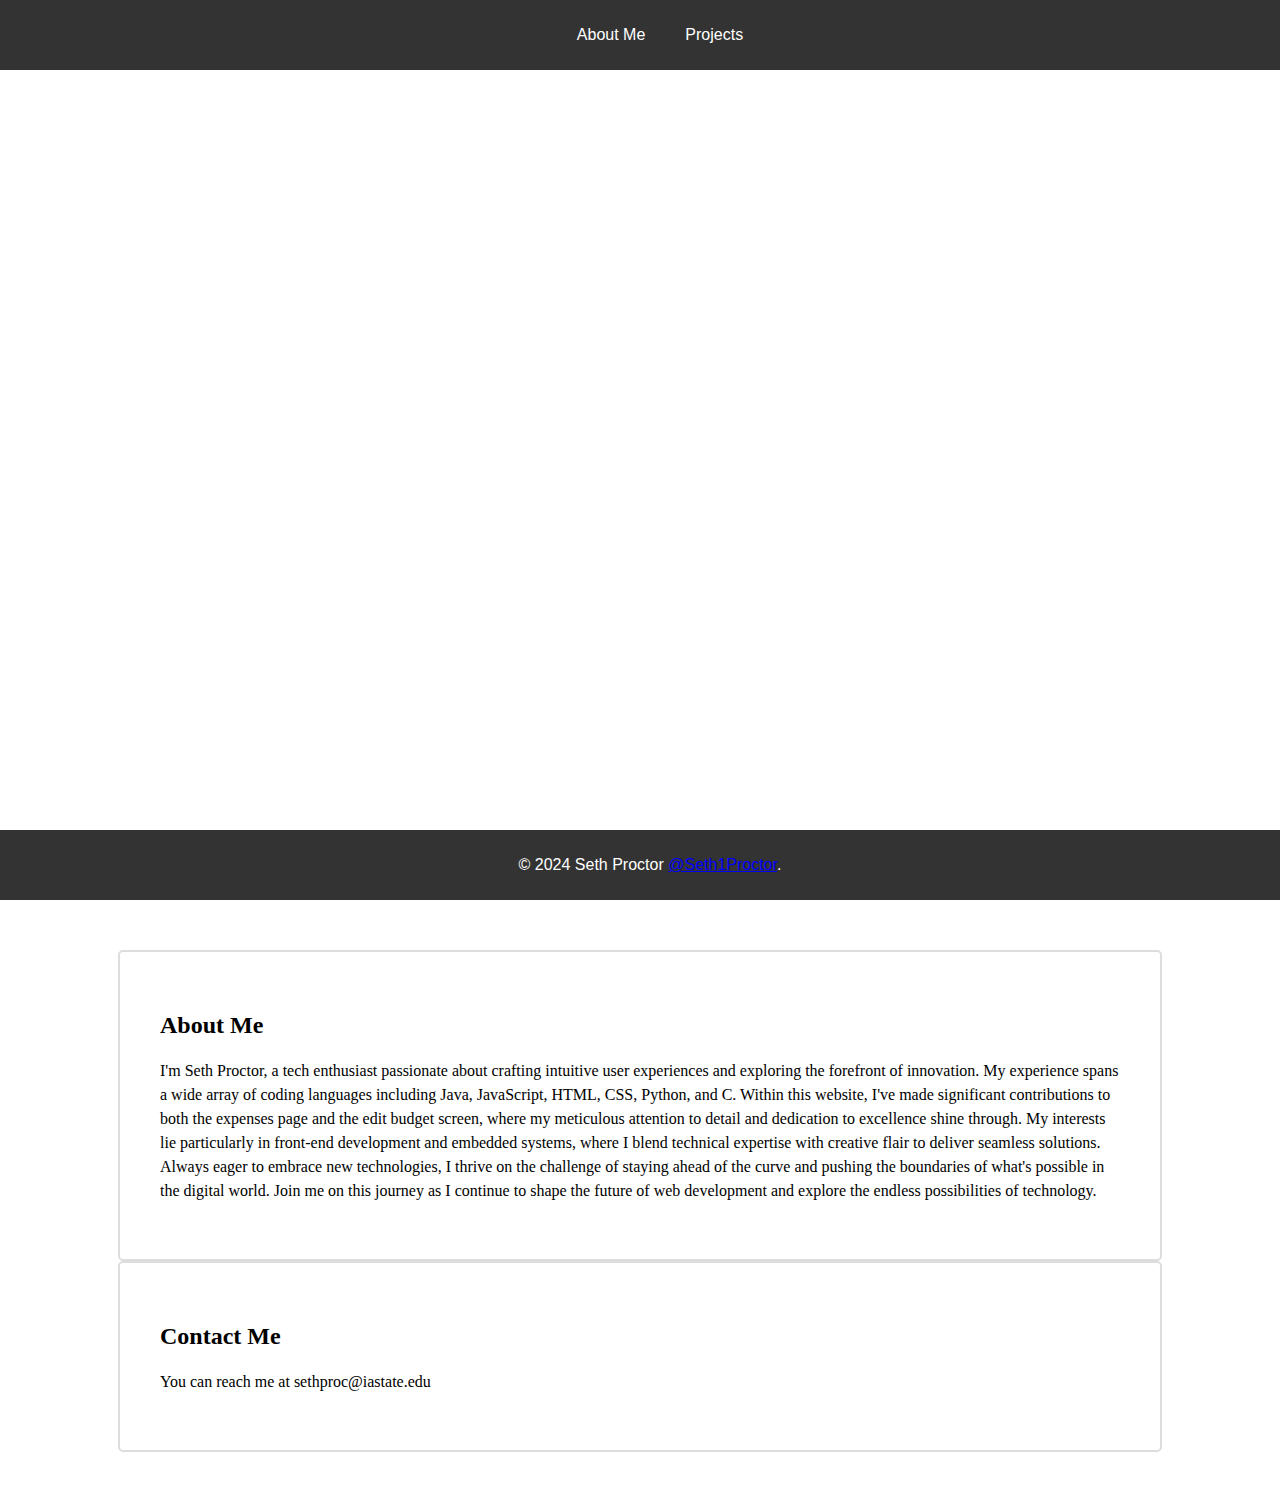
==== index.html @ 8460a4d5 "Add files via upload" ====
<!DOCTYPE html>
<html lang="en">

<head>
    <meta charset="UTF-8">
    <meta name="viewport" content="width=device-width, initial-scale=1.0">
    <title>Seth Proctor</title>
    <link rel="stylesheet" href="./style.css">

    <style>
        .container {
            max-width: 960px;
            margin: 0 auto;
            padding: 40px;
        }

        .project {
            margin-bottom: 20px;
            border: 1px solid #ccc;
            padding: 20px;
        }
    </style>
</head>

<body>

    <header>
        <nav>
            <ul>
                <li><a href="#about">About Me</a></li>
                <li><a href="./projects.html">Projects</a></li>
            </ul>
        </nav>
    </header>

    <container id="imageContainer">
        <section id="background">
            <div class="profileImg">
                <img src="profilePic.JPG" alt="Profile Photo" class="profilePic">
                <div><h1>Hi, I am Seth</h1></div>
               <div id="typing-text" class="typing-text" data-text="Computer Engineering Iowa State University"></div>
            </div>
        </section>
    </container>


    <section id="about">
        <div class="container">
            <h2>About Me</h2>
            <p class="bio">I'm Seth Proctor, a tech enthusiast passionate about crafting intuitive user experiences and exploring the forefront of innovation. My experience spans a wide array of coding languages including Java, JavaScript, HTML, CSS, Python, and C. Within this website, I've made significant contributions to both the expenses page and the edit budget screen, where my meticulous attention to detail and dedication to excellence shine through. My interests lie particularly in front-end development and embedded systems, where I blend technical expertise with creative flair to deliver seamless solutions. Always eager to embrace new technologies, I thrive on the challenge of staying ahead of the curve and pushing the boundaries of what's possible in the digital world. Join me on this journey as I continue to shape the future of web development and explore the endless possibilities of technology.</p>
           
        </div>
    </section>

    <section id="contact">
        <div class="container">
            <h2>Contact Me</h2>
            <p>You can reach me at sethproc@iastate.edu</p>
        </div>
    </section>
    <footer class="footer">
        <div class="foot">
            <p> &copy; 2024 Seth Proctor
                <a href="https://github.com/seth1proctor" class="text-white"> @Seth1Proctor</a>.
            </p>
        </div>
    </footer>

    <script src="index.js"></script>
</body>

</html>
---- style.css ----
nav ul {
    list-style: none;
    display: flex;
    justify-content: center;
}

nav li {
    margin: 0 20px;
}

nav a {
    text-decoration: none;
    color: #fff;
}



img {
    width: 200px;
}



.project p {
    line-height: 1.5;
    /* Adjust the value as needed */
}



.container {
    max-width: 960px;
    margin: 0 auto;
    padding: 40px;
    /* Center align the content */
    margin-bottom: 20px;
    margin-top: 20px;
    border: 2px solid #ddd; /* Add a border around each project */
    border-radius: 5px; /* Add rounded corners to the border */
    padding: 20px;
}

.profilePic {
    width: 150px;
    /* Set the width of the image */
    height: 150px;
    /* Set the height of the image */
    border-radius: 50%;
    /* Make the image circular */
    border: 3px solid #FFF;
    /* Add a border around the image */
    display: block;
    /* Make the image a block element to center it */
}

.profileImg{
    display: flex; /* Use flexbox */
    flex-direction: column; /* Stack elements vertically */
    justify-content: center; /* Center vertically */
    align-items: center; /* Center horizontally */
    text-align: center; /* Center text horizontally */
    margin-bottom: 350px; /* Adjust as needed */
    font-family: cursive;
}



#background {
    font-family: Arial, sans-serif;
    margin: 0;
    background-color: #fff; /* Fallback background color in case the image doesn't load */
    background-image: url('./images/bg4.jpg'); /* Path to your background image */
    background-size: cover; /* Ensure the background image covers the entire section */
    background-position: center; /* Center the background image */
    background-repeat: no-repeat;
    background-attachment: fixed; /* Optional: Fixes the background image while scrolling */
    overflow-x: hidden; /* Prevent horizontal overflow */
    color: white; /* Setting text color to white so it's visible against the background */
    height: 100vh; /* Set the height of the section to 100% of the viewport height */
    display: flex; /* Use flexbox to center content vertically */
    align-items: center; /* Center content vertically */
    justify-content: center; /* Center content horizontally */
}

header {
    background-color: #333;
    color: #fff;
    padding: 10px 0;
    align-items: center; /* Center content vertically */
    justify-content: center; /* Center content horizontally */
    position: fixed; /* Fixed positioning */
    top: 0; /* Position at the top of the viewport */
    width: 100%; /* Take the full width of the viewport */
    z-index: 999; /* Ensure the header is on top of other content */
}

header p{
    padding: 10px 0;

}

footer {
    text-align: center;
    padding: 10px;
    background-color: #333;
    color: #fff;
    position: fixed; /* Fixed positioning */
    bottom: 0; /* Position at the bottom of the viewport */
    width: 100%; /* Take the full width of the viewport */
    z-index: 999; /* Ensure the footer is on top of other content */
}

/* Adjust the padding of the body to make space for the fixed header and footer */
body {
    font-family: Arial, sans-serif;
    margin: 0;
    padding-top: 50px; /* Adjust according to the height of your header */
    padding-bottom: 50px; /* Adjust according to the height of your footer */
}



@keyframes typing {
    from { width: 0; }
    to { width: 100%; }
}

@keyframes waiting {
    0% { width: 100%; }
    50% { width: 100%; }
    to { width: 100%; }
}

.typing-text {
    margin-top: 20px;
    text-align: center;
    font-family: cursive;
    overflow: hidden;
    white-space: nowrap;
    color: white;
    width: 0;
    animation: typing 6s steps(500,end), waiting 3s steps(500,end) 6s infinite;
}
.container p{
    font-family: cursive;
    line-height: 1.5;
}

.container h2{
    font-family: cursive;
}

.footer a {
    color: blue; /* Change link color to blue */
}
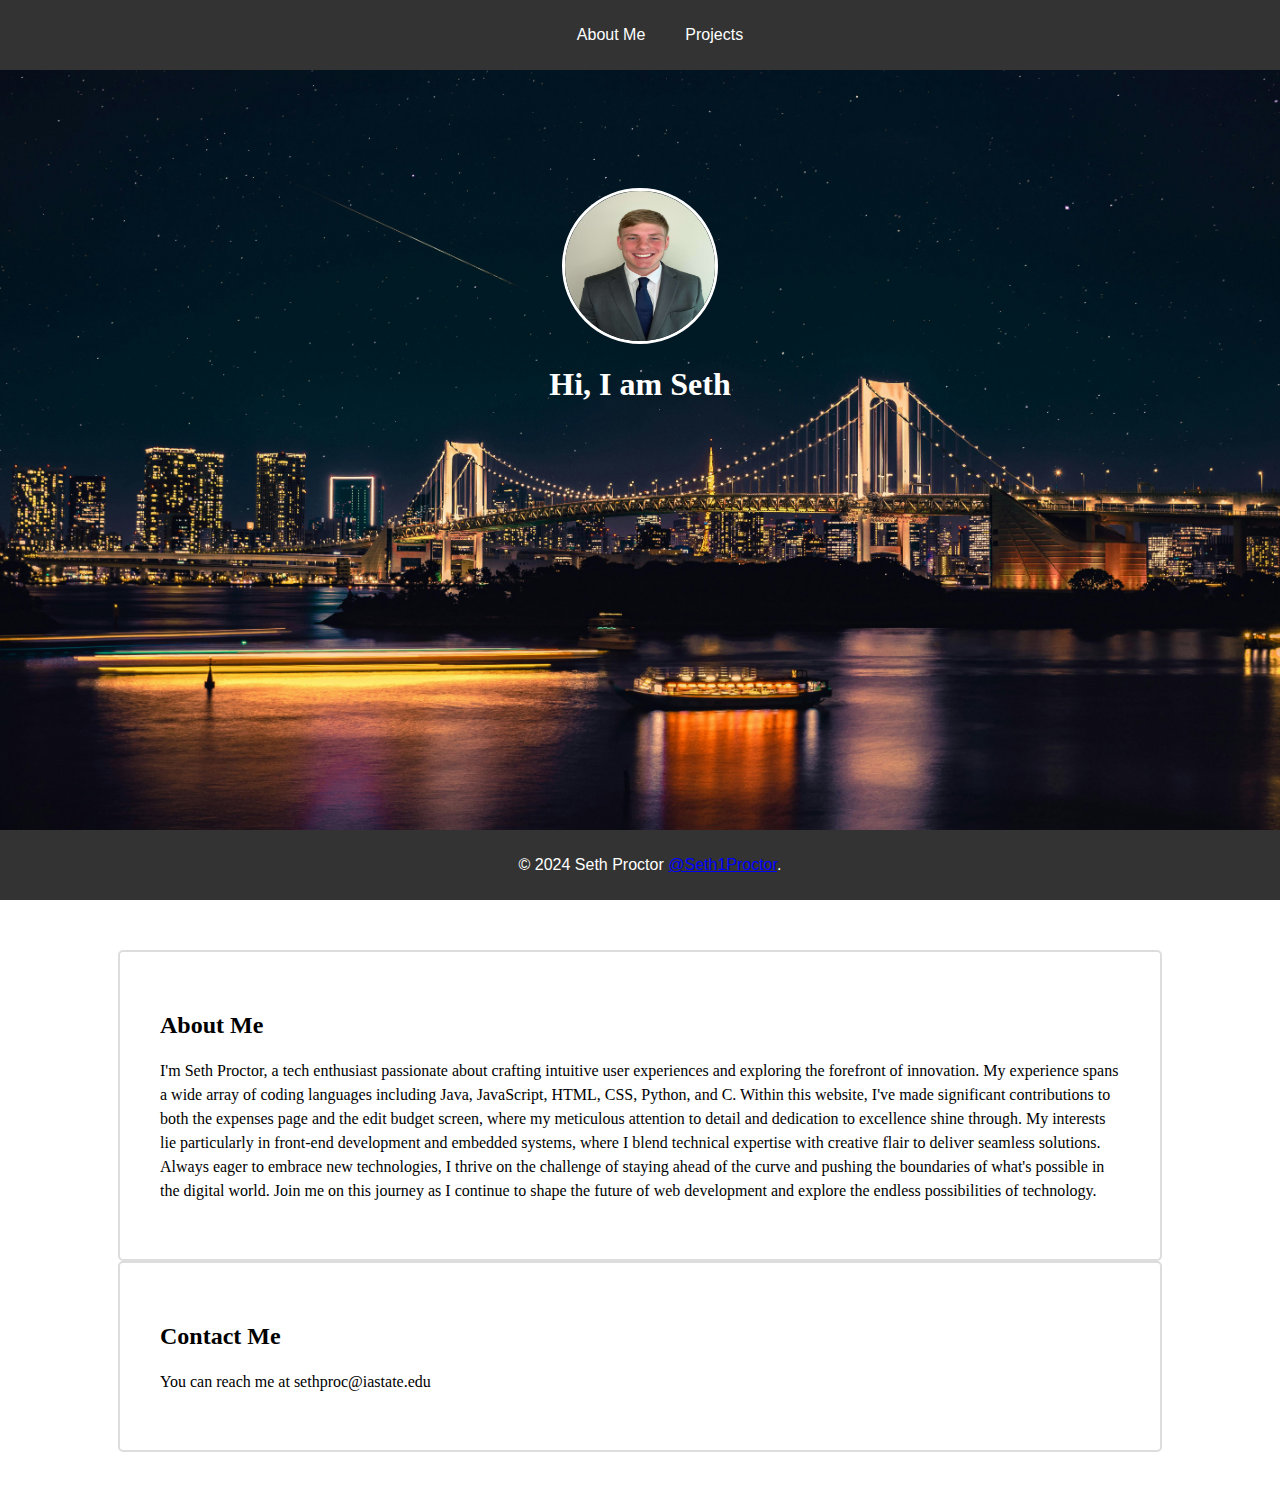
==== commit 59229a98: "Add files via upload" ====
--- a/index.html
+++ b/index.html
@@ -36,7 +36,7 @@
     <container id="imageContainer">
         <section id="background">
             <div class="profileImg">
-                <img src="profilePic.JPG" alt="Profile Photo" class="profilePic">
+                <img src="profile_pic.JPG" alt="Profile Photo" class="profilePic">
                 <div><h1>Hi, I am Seth</h1></div>
                <div id="typing-text" class="typing-text" data-text="Computer Engineering Iowa State University"></div>
             </div>
--- a/style.css
+++ b/style.css
@@ -71,7 +71,7 @@
     font-family: Arial, sans-serif;
     margin: 0;
     background-color: #fff; /* Fallback background color in case the image doesn't load */
-    background-image: url('./images/bg4.jpg'); /* Path to your background image */
+    background-image: url('bg4.jpg'); /* Path to your background image */
     background-size: cover; /* Ensure the background image covers the entire section */
     background-position: center; /* Center the background image */
     background-repeat: no-repeat;
